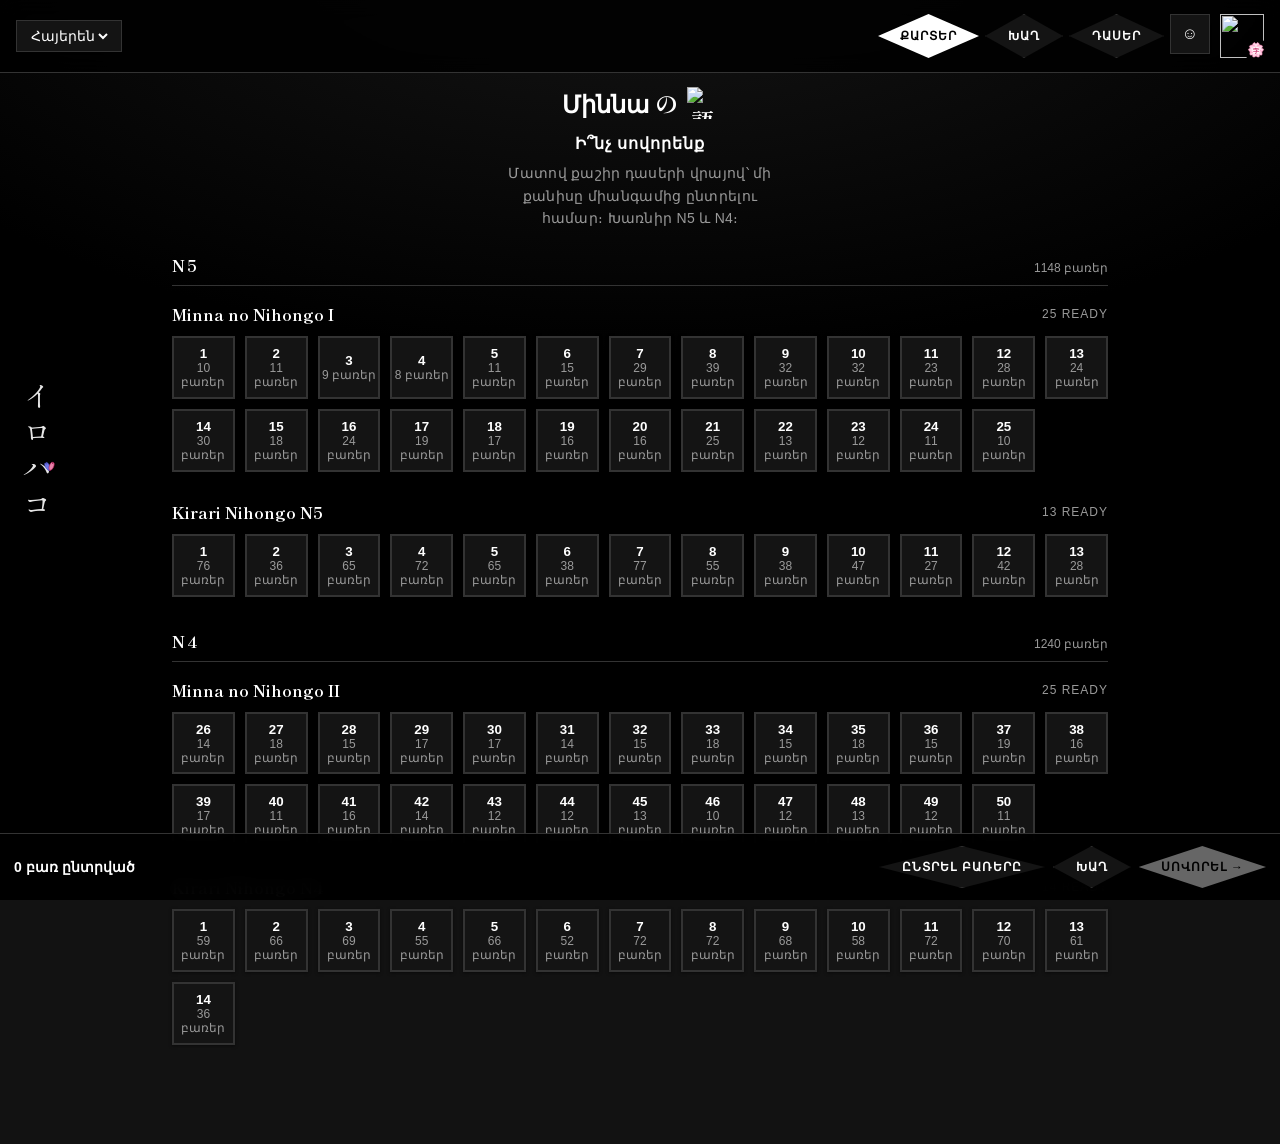
==== index.html @ df0ae08a "Let people rename themselves from the vocabulary site too" ====
<!DOCTYPE html>
<html lang="hy">
<head>
  <meta charset="UTF-8" />
  <meta name="viewport" content="width=device-width, initial-scale=1.0, maximum-scale=1.0, user-scalable=no" />
  <title>Միննա の 語彙</title>
  <link rel="icon" type="image/svg+xml" href="favicon.svg" />
  <link rel="preconnect" href="https://fonts.googleapis.com" />
  <link rel="preconnect" href="https://fonts.gstatic.com" crossorigin />
  <!-- exactly two families at exactly two weights: Noto Sans JP for body text,
       Shippori Mincho for headings and Japanese. Nothing else is used. -->
  <link href="https://fonts.googleapis.com/css2?family=Noto+Sans+JP:wght@400;700&family=Shippori+Mincho:wght@400;700&display=swap" rel="stylesheet" />
  <link rel="stylesheet" href="css/styles.css?v=58" />
</head>
<body data-view="home">
  <!-- ===== Top bar ===== -->
  <header class="topbar">
    <div class="topbar__left">
      <label class="lang" >
        <select id="langSelect" aria-label="Translation language">
          <option value="en">English</option>
          <option value="ru">Русский</option>
          <option value="hy">Հայերեն</option>
        </select>
      </label>
    </div>

    <div class="topbar__right">
      <button class="pill" id="navFlashcards"><span data-i18n="flashcards">Քարտեր</span></button>
      <button class="pill pill--ghost" id="navQuiz"><span data-i18n="quiz_btn">Խաղ</span></button>
      <button class="pill pill--ghost" id="navLessons"><span data-i18n="lessons">Դասեր</span></button>

      <!-- same account as the kanji site; shows your picture once signed in -->
      <button class="acc-tab" id="accTab" aria-label="Account" title="Account">☺</button>

      <!-- Two sister sites, two flowers. The one you are on sits big in front;
           the other tucks into its bottom-right corner. Tapping the small one
           swaps them, then hands over to that site. -->
      <div class="sites" id="siteSwitch">
        <button class="sites__here" id="brandBtn" title="Միննա の 語彙 — home" aria-label="Home">
          <img src="favicon.svg" alt="" class="sites__flower" />
        </button>
        <a class="sites__there" id="goKanji"
           href="https://msahakyan524.github.io/minnanokanji/"
           title="Միննա の 漢字" aria-label="Go to Միննա の 漢字">
          <img src="kanji-flower.svg" alt="" class="sites__flower" />
        </a>
      </div>

    </div>
  </header>

  <main class="main">

    <!-- ===== HOME: pick many lessons (drag to select) ===== -->
    <section class="view view--home" data-screen="home">
      <div class="hero">
        <!-- Site name, mirroring the kanji sister's "Միննա の 漢字": the word
             mark, then the flower that carries the 語彙 itself. -->
        <p class="hero__brand"><span>Միննա の</span><img src="favicon.svg" alt="語彙" /></p>
        <h1 class="hero__title" data-i18n="home_title">Ի՞նչ սովորենք</h1>
        <p class="hero__sub" data-i18n="home_sub">Մատով քաշիր դասերի վրայով՝ մի քանիսը միանգամից ընտրելու համար։ Խառնիր N5 և N4։</p>
      </div>
      <div id="booksWrap" class="books"></div>
    </section>

    <!-- ===== SPECIFY WORDS ===== -->
    <section class="view view--specify" data-screen="specify">
      <div class="subhead">
        <button class="back" data-goto="home">←</button>
        <h2 data-i18n="specify_title">Ընտրիր բառերը</h2>
      </div>
      <div class="specify-tools">
        <input id="wordSearch" class="search" type="search" data-i18n-ph="search" placeholder="Որոնել…" />
        <button class="mini" id="selectAllWords" data-i18n="select_all">Ընտրել բոլորը</button>
        <button class="mini" id="clearWords" data-i18n="clear">Մաքրել</button>
      </div>
      <div id="specifyList" class="specify-list"></div>
    </section>

    <!-- ===== LESSONS: pick a single lesson ===== -->
    <section class="view view--lessons" data-screen="lessons">
      <div class="subhead">
        <button class="back" data-goto="home">←</button>
        <h2 data-i18n="lessons_title">Մեկ դաս</h2>
      </div>
      <div id="singleBooks" class="books books--single"></div>
      <div id="lessonPreview" class="lesson-preview" hidden></div>
    </section>

    <!-- ===== QUIZ: same words, played instead of flipped ===== -->
    <section class="view view--quiz" data-screen="quiz">
      <div class="subhead">
        <button class="back" data-goto="home">←</button>
        <div class="deck-meta">
          <span id="quizTitle" data-i18n="quiz_title">Խաղ</span>
          <span id="quizProgress" class="deck-progress">0 / 0</span>
        </div>
      </div>

      <div id="quizPlay">
        <div class="quiz-card">
          <div id="quizWord" class="quiz-word"></div>
          <p id="quizAsk" class="quiz-ask" data-i18n="quiz_ask">Ո՞րն է իմաստը</p>
        </div>
        <div id="quizOptions" class="quiz-options"></div>
        <!-- look back at the words already answered, then forward again -->
        <div class="card-controls quiz-nav">
          <button class="round" id="quizPrev" aria-label="Previous question">‹</button>
          <button class="round" id="quizNext" aria-label="Next question">›</button>
        </div>
      </div>

      <div class="deck-done" id="quizDone" hidden>
        <div id="quizGraphic" class="done-graphic"></div>
        <div class="deck-done__btns">
          <button class="btn btn--primary" id="quizAgainBtn" hidden></button>
          <button class="btn btn--ghost" id="quizRestartBtn"></button>
        </div>
      </div>
    </section>

    <!-- ===== FLASHCARDS ===== -->
    <section class="view view--cards" data-screen="cards">
      <div class="subhead">
        <button class="back" data-goto="home">←</button>
        <div class="deck-meta">
          <span id="deckTitle">Deck</span>
          <span id="deckProgress" class="deck-progress">0 / 0</span>
        </div>
        <button class="mini" id="shuffleBtn"><span data-i18n="shuffle">Խառնել</span></button>
      </div>

      <div class="card-zone">
        <div id="cardZoneStudy">
          <div class="card-stage" id="cardStage">
            <button class="icon-btn sound-btn" id="soundBtn" aria-label="Play pronunciation" title="Play pronunciation" hidden>
              <svg viewBox="0 0 24 24" width="18" height="18" fill="none" stroke="currentColor" stroke-width="2" stroke-linejoin="round" stroke-linecap="round">
                <path d="M4 9v6h4l5 5V4L8 9H4z"/>
                <path d="M16.5 8.5a5 5 0 0 1 0 7"/>
                <path d="M19 6a9 9 0 0 1 0 12"/>
              </svg>
            </button>
            <div class="flashcard" id="flashcard">
              <button class="icon-btn fav-btn" id="favBtn" aria-label="Add to favorites" title="Add to favorites">
                <svg viewBox="0 0 24 24" width="16" height="16" fill="none" stroke="currentColor" stroke-width="2" stroke-linejoin="round" stroke-linecap="round">
                  <polygon points="12 2 15 9 22 9.5 16.5 14 18 21 12 17.5 6 21 7.5 14 2 9.5 9 9"/>
                </svg>
              </button>
              <div class="swipe-badge swipe-badge--known" id="badgeKnown"><span data-i18n="known">Գիտեմ</span></div>
              <div class="swipe-badge swipe-badge--again" id="badgeAgain"><span data-i18n="review">Կրկնել</span></div>
              <div class="flashcard__inner">
                <div class="flashcard__face flashcard__front" id="cardFront"></div>
                <div class="flashcard__face flashcard__back" id="cardBack"></div>
              </div>
            </div>
            <p class="tap-hint" data-i18n="tap_hint">Սեղմիր՝ շրջելու համար · վերև՝ գիտեմ, ներքև՝ չգիտեմ</p>
          </div>

          <div class="card-controls" id="cardControls">
            <button class="round" id="prevBtn" aria-label="Previous">‹</button>
            <button class="flip" id="flipBtn" data-i18n="flip">Շրջել</button>
            <button class="round" id="nextBtn" aria-label="Next">›</button>
          </div>
        </div>

        <div class="deck-done" id="deckDone" hidden>
          <h3 id="doneTitle">Session done</h3>
          <div id="doneGraphic" class="done-graphic"></div>
          <p id="doneSub" class="deck-done__sub"></p>
          <div class="deck-done__btns">
            <button class="btn btn--primary" id="reviewAgainBtn" hidden></button>
            <button class="btn btn--ghost" id="restartBtn"></button>
          </div>
        </div>
      </div>
    </section>

  </main>

  <!-- ===== Sticky action bar (home / specify) ===== -->
  <div class="actionbar" id="actionbar">
    <div class="actionbar__count">
      <span id="selCount">0</span> <span data-i18n="words_selected">բառ ընտրված</span>
      <button class="linkbtn" id="deselectAllBtn" data-i18n="deselect_all" hidden>Ապընտրել բոլորը</button>
    </div>
    <div class="actionbar__btns">
      <button class="btn btn--ghost" id="specifyBtn" data-i18n="specify_btn">Ընտրել բառերը</button>
      <button class="btn btn--ghost" id="quizBtn" data-i18n="quiz_btn">Խաղ</button>
      <button class="btn btn--primary" id="studyBtn" data-i18n="study_btn">Սովորել →</button>
    </div>
  </div>

  <!-- ===== Account panel ===== -->
  <div class="acc-modal" id="acc-modal" hidden>
    <div class="acc-sheet" role="dialog" aria-modal="true" aria-labelledby="acc-title">
      <div class="acc-bar">
        <h2 id="acc-title">Account</h2>
        <button class="acc-x" id="acc-close" aria-label="Close">✕</button>
      </div>
      <p class="acc-msg" id="acc-msg"></p>
      <div id="acc-body"></div>
    </div>
  </div>

  <!-- ===== イロバコ, set vertically down the right edge =====
       The two sister sites share one name. It sits in the empty gutter beside
       the 960px content column, the way a shop sign hangs beside a doorway, and
       hides once the window is too narrow for that gutter to exist. -->
  <div class="edgemark" aria-hidden="true">
    <svg viewBox="0 0 84 292" role="img">
      <g font-family="'Shippori Mincho','Noto Serif JP',serif" font-size="56"
         text-anchor="middle" fill="currentColor">
        <text x="34" y="62">イ</text>
        <text x="34" y="132">ロ</text>
        <text x="34" y="202">ハ</text>
        <text x="34" y="272">コ</text>
      </g>
      <!-- the dakuten on the ハ, as two sakura petals -->
      <g transform="translate(58,186) rotate(-28) scale(.48) translate(-10,-40)">
        <path d="M10 40 C0 34 -0.5 17 3.5 8.5 C5.5 3.5 9 2.5 9.3 8 L10 11.5 L10.7 8
                 C11 2.5 14.5 3.5 16.5 8.5 C20.5 17 20 34 10 40 Z"
              fill="#7c83ff" stroke="#5a61e6" stroke-width="2.3" stroke-linejoin="round"/></g>
      <g transform="translate(58,186) rotate(22) scale(.48) translate(-10,-40)">
        <path d="M10 40 C0 34 -0.5 17 3.5 8.5 C5.5 3.5 9 2.5 9.3 8 L10 11.5 L10.7 8
                 C11 2.5 14.5 3.5 16.5 8.5 C20.5 17 20 34 10 40 Z"
              fill="#ff8fbb" stroke="#c2185b" stroke-width="2.3" stroke-linejoin="round"/></g>
    </svg>
  </div>

  <script src="https://cdn.jsdelivr.net/npm/@supabase/supabase-js@2/dist/umd/supabase.min.js"></script>
  <script src="js/avatars.js?v=48"></script>
  <script src="js/data.js?v=50"></script>
  <script src="js/words2.js?v=48"></script>
  <script src="js/images.js?v=48"></script>
  <script src="js/app.js?v=57"></script>
  <script src="js/cloud.js?v=55"></script>
</body>
</html>
---- css/styles.css ----
/* ===== Design tokens (dark, minimal, sharp) ===== */
:root{
  --bg:#000000;
  --surface:#141414;
  --surface-2:#1e1e1e;
  --ink:#ffffff;
  --ink-soft:#9a9a9a;
  --line:#333333;
  --primary:#ffffff;      /* white = the one accent */
  --primary-dark:#e2e2e2;
  --accent:#ffffff;
  --accent-soft:#1e1e1e;
  --on-primary:#000000;   /* text on white buttons */
  --good:#eaeaea;         /* light grey, swipe only */
  --bad:#555555;          /* dark grey, swipe only */
  --shadow:0 8px 24px rgba(0,0,0,.6);
  --shadow-sm:0 1px 3px rgba(0,0,0,.5);
  --bg-grad:radial-gradient(130% 90% at 50% -10%, #171717 0%, #000 55%) no-repeat fixed;
  --chrome:rgba(0,0,0,.85);      /* top bar / action bar tint */
  --chrome-2:rgba(0,0,0,.95);
  color-scheme:dark;
  --r-sm:0px; --r-md:0px; --r-lg:0px;
  --font:"Helvetica Neue",Helvetica,Arial,"Noto Sans JP",sans-serif;
  --display:"Shippori Mincho","Noto Serif JP",Georgia,serif;   /* brush-ink headings */
}

*{box-sizing:border-box;margin:0;padding:0}
/* body must be min-height, not height. With box-sizing:border-box a fixed
   height:100% pins the body to the window and swallows padding-bottom inside
   it, so on a page taller than the window nothing reserves space after the
   content and the fixed action bar covers the last row of tiles. */
html{height:100%}
body{min-height:100%}
body{
  font-family:var(--font);
  background:var(--bg-grad);
  color:var(--ink);
  font-size:16px;
  line-height:1.5;
  -webkit-font-smoothing:antialiased;
  padding-bottom:96px; /* room for action bar */
}
button{font-family:inherit;cursor:pointer;border:none;background:none;color:inherit}
h1,h2,h3{font-family:var(--display);font-weight:700;line-height:1.2}

/* ===== Top bar ===== */
.topbar{
  position:sticky;top:0;z-index:30;
  display:flex;align-items:center;justify-content:space-between;gap:8px;
  padding:10px 12px;
  background:var(--chrome);
  backdrop-filter:blur(10px);
  border-bottom:1px solid var(--line);
}
.lang{display:inline-flex;align-items:center;gap:6px;
  background:var(--surface);border:1px solid var(--line);border-radius:var(--r-sm);
  padding:6px 10px;box-shadow:var(--shadow-sm)}
.lang select{border:none;background-color:var(--surface);color:var(--ink);font-size:14px;font-family:inherit;outline:none}
.lang select option{background-color:var(--surface);color:var(--ink)}
.topbar__left{display:flex;align-items:center;gap:8px}
.icon-btn{width:40px;height:40px;display:inline-flex;align-items:center;justify-content:center;
  background:var(--surface);border:1px solid var(--line);color:var(--ink);font-size:16px}
.topbar__right{display:flex;gap:6px}
.pill{
  display:inline-flex;align-items:center;gap:6px;
  background:var(--primary);color:var(--on-primary);font-weight:700;font-size:12px;
  padding:9px 12px;border-radius:var(--r-sm);box-shadow:var(--shadow-sm);
  min-height:40px;
}
.pill--ghost{background:var(--surface);color:var(--primary);border:1px solid var(--line)}
.pill:active{transform:scale(.96)}

/* ===== Sister-site switch: two flowers, one behind the other ===== */
/* The flower for the site you are on is full size. The other site's flower
   is small and tucked into its bottom-right. Tap it and the two trade places
   before the browser leaves, so the swap reads as one continuous motion that
   finishes on the other site. */
.sites{position:relative;width:44px;height:44px;flex:none;margin-left:4px}
.sites__flower{display:block;width:100%;height:100%}
.sites__here{
  position:absolute;inset:0;padding:0;background:none;border:none;cursor:pointer;
  transition:transform .34s cubic-bezier(.4,.1,.15,1), opacity .34s ease;
}
.sites__there{
  position:absolute;right:-2px;bottom:-2px;width:20px;height:20px;
  border-radius:50%;background:var(--bg);box-shadow:0 0 0 2px var(--bg);
  transition:transform .34s cubic-bezier(.4,.1,.15,1), opacity .34s ease;
  cursor:pointer;
}
/* a finger-sized hit area without making the flower itself big */
.sites__there::after{content:"";position:absolute;left:50%;top:50%;
  width:44px;height:44px;transform:translate(-50%,-50%)}
@media(hover:hover){
  .sites__there:hover{transform:scale(1.18)}
}
.sites__there:active{transform:scale(.92)}
/* the swap: the small one blooms up to full size, the big one shrinks away */
.sites.is-swapping .sites__there{transform:scale(2.2) translate(-7px,-7px)}
.sites.is-swapping .sites__here{transform:scale(.45) translate(9px,9px);opacity:.35}
/* arriving from the other site: the flower settles in rather than snapping */
@keyframes site-settle{from{transform:scale(1.5);opacity:0}to{transform:scale(1);opacity:1}}
.sites.is-arriving .sites__here{animation:site-settle .42s cubic-bezier(.4,.1,.15,1)}
@media(prefers-reduced-motion:reduce){
  .sites__here,.sites__there{transition:none}
  .sites.is-arriving .sites__here{animation:none}
}

/* ===== Views ===== */
.main{max-width:960px;margin:0 auto;padding:8px 12px 8px}
.view{display:none;animation:fade .25s ease}
body[data-view="home"]    .view--home,
body[data-view="specify"] .view--specify,
body[data-view="lessons"] .view--lessons,
body[data-view="cards"]   .view--cards,
body[data-view="quiz"]    .view--quiz{display:block}
@keyframes fade{from{opacity:0;transform:translateY(6px)}to{opacity:1;transform:none}}

.hero{text-align:center;margin:4px 0 24px}
/* the site's own name, sat above the screen heading */
.hero__brand{display:flex;align-items:center;justify-content:center;gap:8px;
  font-family:var(--display);font-weight:700;font-size:24px;margin:0 0 12px}
.hero__brand img{width:32px;height:32px;display:block}
.hero__title{font-size:16px}
.hero__sub{color:var(--ink-soft);max-width:34ch;margin:6px auto 0;font-size:14px}

/* ===== Quiz: the word, then the meanings to choose from ===== */
.quiz-card{background:var(--surface);border:1px solid var(--line);border-radius:var(--r-md);
  padding:32px 16px;text-align:center;margin-bottom:16px}
.quiz-word{font-family:var(--display);font-size:32px;line-height:1.2;color:var(--ink)}
.quiz-ask{margin:8px 0 0;color:var(--ink-soft);font-size:14px}
.quiz-options{display:grid;gap:8px}
/* the back/forward arrows under the options */
.quiz-nav{margin-top:16px}
.quiz-opt{width:100%;min-height:48px;padding:12px 16px;text-align:left;
  font-family:inherit;font-size:16px;line-height:1.5;color:var(--ink);
  background:var(--surface);border:1px solid var(--line);border-radius:var(--r-sm);
  cursor:pointer;transition:transform .16s ease,background-color .2s ease,border-color .2s ease}
.quiz-opt:hover:enabled{border-color:var(--primary);transform:translateY(-1px)}
.quiz-opt:disabled{cursor:default;opacity:.55}
/* white = right, deep grey = wrong. This site keeps white as its only accent,
   so the answer shows through fill and weight rather than through colour. */
.quiz-opt.is-right,.quiz-opt.is-wrong{opacity:1;font-weight:700}
.quiz-opt.is-right{background:var(--primary);color:var(--on-primary);border-color:var(--primary)}
.quiz-opt.is-wrong{background:var(--bad);color:var(--ink);border-color:var(--bad)}
@media(prefers-reduced-motion:reduce){
  .quiz-opt{transition:none}
  .quiz-opt:hover:enabled{transform:none}
}

/* a short message that slides up, then leaves */
.toast{position:fixed;left:50%;bottom:104px;transform:translate(-50%,8px);z-index:40;
  max-width:calc(100% - 32px);padding:12px 16px;font-size:14px;
  background:var(--surface);color:var(--ink);border:1px solid var(--line);
  box-shadow:var(--shadow);opacity:0;pointer-events:none;
  transition:opacity .2s ease,transform .2s ease}
.toast.is-on{opacity:1;transform:translate(-50%,0)}
@media(prefers-reduced-motion:reduce){ .toast{transition:none} }

.subhead{display:flex;align-items:center;gap:10px;margin:4px 0 16px}
.subhead h2{font-size:16px}
.back{width:40px;height:40px;border-radius:var(--r-sm);background:var(--surface);
  border:1px solid var(--line);font-size:16px;box-shadow:var(--shadow-sm)}
.back:active{transform:scale(.94)}
.deck-meta{display:flex;flex-direction:column;flex:1}
#deckTitle{font-weight:700;font-family:var(--display)}
.deck-progress{font-size:12px;color:var(--ink-soft)}

/* ===== Level groups ===== */
/* Books sit under their JLPT level: N5 first, then N4. The level used to be
   a badge on every book, which repeated it four times; as a heading it is
   said once per group. */
.level{margin-bottom:32px}
.level:last-child{margin-bottom:0}
.level-head{display:flex;align-items:baseline;gap:8px;
  margin-bottom:16px;padding-bottom:8px;border-bottom:1px solid var(--line)}
.level-head__n{font-family:var(--display);font-weight:700;font-size:16px;letter-spacing:2px}
.level-head__c{margin-left:auto;font-size:12px;color:var(--ink-soft)}

/* ===== Book + lesson grid ===== */
.book{margin-bottom:22px}
.level .book:last-child{margin-bottom:0}
.book__head{display:flex;align-items:center;gap:8px;margin-bottom:10px}
.book__name{font-family:var(--display);font-weight:700;font-size:16px}
.book__hint{margin-left:auto;font-size:12px;color:var(--ink-soft)}

.lessons-grid{
  display:grid;grid-template-columns:repeat(auto-fill,minmax(58px,1fr));
  gap:8px;touch-action:none; /* let us handle drag-select */
}
.tile{
  aspect-ratio:1/1;border-radius:var(--r-sm);
  background:var(--surface);border:2px solid var(--line);
  display:flex;flex-direction:column;align-items:center;justify-content:center;
  font-weight:700;color:var(--ink);box-shadow:var(--shadow-sm);
  user-select:none;-webkit-user-select:none;position:relative;
  transition:transform .08s ease,border-color .12s ease,background .12s ease;
  min-height:44px;
}
.tile small{font-size:12px;color:var(--ink-soft);font-weight:400}
.tile.is-selected{background:var(--primary);border-color:var(--primary);color:var(--on-primary);transform:scale(1.03)}
.tile.is-selected small{color:var(--on-primary);opacity:1;font-weight:700}
.tile.is-empty{opacity:.4;background:var(--surface-2);box-shadow:none;cursor:not-allowed}
.tile.is-empty::after{content:"soon";position:absolute;bottom:3px;font-size:12px;color:var(--ink-soft)}

.books--single .lessons-grid{touch-action:auto}

/* ===== Single-lesson preview ===== */
.lesson-preview{background:var(--surface);border:1px solid var(--line);border-radius:var(--r-md);
  padding:16px;margin-top:16px;box-shadow:var(--shadow-sm)}
.lesson-preview h3{font-size:16px;margin-bottom:10px}
.word-row{display:flex;align-items:center;gap:12px;padding:8px 0;border-bottom:1px solid var(--line)}
.word-row:last-child{border-bottom:none}
.word-row .jp{font-weight:700;font-size:16px;min-width:90px}
.word-row .rd{color:var(--ink-soft);font-size:12px}
.word-row .tr{margin-left:auto;text-align:right}

/* ===== Specify words ===== */
.specify-tools{display:flex;gap:8px;margin-bottom:14px;flex-wrap:wrap}
.search{flex:1;min-width:140px;padding:11px 14px;border-radius:var(--r-sm);border:1px solid var(--line);
  background:var(--surface);font-size:16px;font-family:inherit;outline:none;box-shadow:var(--shadow-sm)}
.mini{background:var(--surface);border:1px solid var(--line);border-radius:var(--r-sm);
  padding:9px 14px;font-size:12px;font-weight:700;color:var(--primary);box-shadow:var(--shadow-sm);min-height:40px}
.mini:active{transform:scale(.95)}
.specify-list{display:flex;flex-direction:column;gap:18px}
.specify-group h3{font-size:12px;color:var(--ink-soft);margin-bottom:8px}
.check-word{display:flex;align-items:center;gap:12px;background:var(--surface);
  border:1px solid var(--line);border-radius:var(--r-sm);padding:10px 12px;box-shadow:var(--shadow-sm);
  cursor:pointer;user-select:none}
.check-word.is-on{border-color:var(--primary);background:var(--accent-soft)}
.check-word input{width:20px;height:20px;accent-color:var(--primary)}
.check-word .jp{font-weight:700;font-size:16px}
.check-word .rd{color:var(--ink-soft);font-size:12px}
.check-word .tr{margin-left:auto;color:var(--ink-soft);font-size:14px;text-align:right}

/* ===== Flashcards ===== */
/* the "studying" state and the results screen share this exact box, so
   swapping between them never leaves a gap or shifts things down */
.card-zone{display:grid}
#cardZoneStudy,.deck-done{grid-row:1;grid-column:1}

.card-stage{display:flex;flex-direction:column;align-items:center;margin-top:8px}
.sound-btn{margin-bottom:12px}
.flashcard{position:relative;width:min(100%,420px);aspect-ratio:3/4;max-height:60vh;perspective:1200px;cursor:pointer;
  touch-action:pan-y;will-change:transform}

/* swipe badges (shown while dragging) */
.swipe-badge{position:absolute;top:16px;z-index:5;font-family:var(--display);font-weight:700;font-size:16px;
  padding:8px 14px;border-radius:var(--r-sm);color:var(--ink);opacity:0;pointer-events:none;transition:opacity .1s ease}
.swipe-badge--known{right:16px;background:var(--good);color:var(--bg);transform:rotate(8deg)}
.swipe-badge--again{left:16px;background:var(--bad);transform:rotate(-8deg)}
.fav-btn{position:absolute;top:16px;left:50%;transform:translateX(-50%);z-index:6;width:34px;height:34px}
.fav-btn.is-fav{background:var(--primary);color:var(--on-primary)}
.flashcard__inner{position:relative;width:100%;height:100%;transition:transform .5s cubic-bezier(.4,.15,.2,1);
  transform-style:preserve-3d}
.flashcard.is-flipped .flashcard__inner{transform:rotateY(180deg)}
.flashcard__face{position:absolute;inset:0;backface-visibility:hidden;
  border-radius:var(--r-lg);background:var(--surface);box-shadow:var(--shadow);
  display:flex;flex-direction:column;align-items:center;justify-content:center;
  padding:20px;text-align:center;border:1px solid var(--line)}
.flashcard__front{background:var(--surface)}
.flashcard__back{transform:rotateY(180deg);background:var(--surface-2)}
.fc-jp-line{font-family:var(--display);font-weight:700;font-size:clamp(40px,12vw,64px);line-height:1.1;ruby-position:over;white-space:nowrap;display:inline-block;max-width:100%}
.fc-reading{font-size:12px;font-weight:400;color:var(--ink-soft)}
.fc-pic{width:120px;height:120px;margin-bottom:8px}
.fc-pic svg{width:100%;height:100%;filter:grayscale(1) contrast(1.05)}
.fc-mean{font-family:var(--display);font-weight:700;font-size:16px;margin-top:4px}
.fc-mean-sub{font-size:14px;color:var(--ink-soft);margin-top:6px}
.tap-hint{color:var(--ink-soft);font-size:14px;margin-top:16px}

.card-controls{display:flex;align-items:center;justify-content:center;gap:16px;margin-top:20px}
.round{width:48px;height:48px;border-radius:var(--r-sm);background:var(--surface);border:1px solid var(--line);
  font-size:16px;color:var(--primary);box-shadow:var(--shadow-sm);display:flex;align-items:center;justify-content:center}
.round:active{transform:scale(.92)}
.flip{background:var(--primary);color:var(--on-primary);font-weight:700;font-size:14px;padding:14px 32px;border-radius:var(--r-sm);
  box-shadow:var(--shadow);min-height:52px}
.flip:active{transform:scale(.96)}

/* ===== Action bar ===== */
.actionbar{position:fixed;left:0;right:0;bottom:0;z-index:20;
  display:none;align-items:center;justify-content:space-between;gap:10px;
  padding:12px 14px calc(12px + env(safe-area-inset-bottom));
  background:var(--chrome-2);backdrop-filter:blur(10px);border-top:1px solid var(--line)}
body[data-view="home"] .actionbar,
body[data-view="specify"] .actionbar{display:flex}
.actionbar__count{font-size:14px;color:var(--ink-soft);font-weight:700}
.actionbar__count span{color:var(--primary);font-weight:700}
.actionbar__btns{display:flex;gap:8px}
/* "Deselect all" is a minor action, so it rides along with the count as a
   plain text link rather than a third full-size diamond button */
.linkbtn{font-family:inherit;font-size:14px;font-weight:700;color:var(--ink-soft);
  text-decoration:underline;text-underline-offset:3px;padding:10px 8px;margin-left:6px}
.linkbtn:hover{color:var(--ink)}
.btn{padding:12px 18px;border-radius:var(--r-sm);font-weight:700;font-size:14px;min-height:48px}
.btn--primary{background:var(--primary);color:var(--on-primary);box-shadow:var(--shadow)}
.btn--primary:disabled{opacity:.4;box-shadow:none}
.btn--ghost{background:var(--surface);color:var(--primary);border:1px solid var(--line)}
.btn:active{transform:scale(.96)}

.empty-note{text-align:center;color:var(--ink-soft);padding:40px 20px}

/* end-of-deck screen */
.deck-done{text-align:center;padding:32px 20px;max-width:420px;margin:0 auto}
.deck-done.is-entering{animation:done-in .45s cubic-bezier(.4,.1,.15,1)}
@keyframes done-in{from{opacity:0;transform:translateY(28px) scale(.96)}to{opacity:1;transform:translateY(0) scale(1)}}
.deck-done h3{font-size:16px;margin-top:8px}
.deck-done__sub{color:var(--ink-soft);margin-top:6px;font-size:16px}
.deck-done__btns{display:flex;flex-direction:column;gap:10px;margin-top:24px}

/* donut chart on the results screen */
.done-graphic{display:flex;flex-direction:column;align-items:center;margin-top:20px}
.donut-pct{font-family:var(--display);font-weight:700;font-size:16px;fill:var(--ink)}
.donut-pct-label{font-family:var(--font);font-weight:400;font-size:12px;fill:var(--ink-soft);text-transform:uppercase;letter-spacing:1px}

/* perfect-score reward */
.sugee{display:flex;flex-direction:column;align-items:center;gap:8px}
.sugee-text{font-family:var(--display);font-weight:700;font-size:16px;letter-spacing:2px;color:var(--ink)}

/* correct/wrong % badges, deliberately inverted vs. the page's own colors */
.done-stats{display:flex;gap:10px;justify-content:center;margin-top:18px}
.done-stat{background:var(--primary);color:var(--on-primary);padding:10px 18px;min-width:88px}
.done-stat__pct{font-family:var(--display);font-weight:700;font-size:16px}
.done-stat__label{font-size:12px;text-transform:uppercase;letter-spacing:1px;margin-top:2px}

/* which lessons the wrong answers came from, worst first */
.done-breakdown{margin-top:20px;text-align:left;width:100%;max-width:280px}
.done-breakdown__group{border-bottom:1px solid var(--line);padding-bottom:8px;margin-bottom:8px}
.done-breakdown__group:last-child{border-bottom:none;margin-bottom:0}
.done-breakdown__row{display:flex;justify-content:space-between;padding:8px 0 4px;font-size:14px}
.done-breakdown__count{font-weight:700}
.done-breakdown__lesson,.done-breakdown__count{cursor:pointer;text-decoration:underline;text-underline-offset:3px;text-decoration-color:var(--line)}
.done-breakdown__lesson:hover,.done-breakdown__count:hover{text-decoration-color:currentColor}
.done-breakdown__words{display:flex;flex-wrap:wrap;gap:6px}
.done-breakdown__word{font-family:var(--display);font-size:14px;padding:4px 9px;border:1px solid var(--line);cursor:pointer}
.done-breakdown__word:hover{border-color:var(--ink)}

/* wrong/right marking when a lesson is opened from the results screen */
.word-row.is-wrong{border-left:3px solid var(--ink);padding-left:9px;font-weight:700}
.word-row.is-dim{opacity:.4}
.word-row.is-target{background:var(--surface-2);animation:target-pulse 1.2s ease 2}
@keyframes target-pulse{0%,100%{outline:2px solid transparent}50%{outline:2px solid var(--ink)}}

/* ===== Sharp diamond buttons with resting shadow ===== */
/* clip-path hides box-shadow, so the shadow is drawn with a filter instead */
.pill,.btn,.mini,.flip,.round,.back,.icon-btn{
  clip-path:polygon(50% 0, 100% 50%, 50% 100%, 0 50%);   /* full diamond */
  box-shadow:none;
  filter:drop-shadow(0 5px 7px rgba(0,0,0,.5));
  transition:filter .14s ease, transform .1s ease;
}
/* text buttons need extra room so the single line fits the diamond's middle */
.pill,.btn,.mini,.flip{padding:20px 34px;min-height:0}
/* when clicked/held: shadow drops away and the button sinks in */
.pill:active,.btn:active,.mini:active,.flip:active,.round:active,.back:active,.icon-btn:active{
  filter:none;
  transform:translateY(2px) scale(.985);
}
.btn--primary:disabled{filter:none}

/* ===== Dojo atmosphere ===== */
.view{animation:fade .55s ease}                 /* calmer entrance */
.topbar{padding:14px 16px}
.hero__title{font-weight:700;letter-spacing:1px}
.hero__sub{letter-spacing:.3px}
/* button text like carved signage */
.pill,.btn,.mini{text-transform:uppercase;letter-spacing:1.6px;font-size:12px}
.btn{font-size:14px}
.flip{text-transform:uppercase;letter-spacing:2.5px}
/* Japanese set in a calligraphic serif */
.fc-jp-line{letter-spacing:2px}
.fc-reading{font-family:var(--display);letter-spacing:.5px}
.fc-mean{letter-spacing:.5px}
.word-row .jp,.check-word .jp{font-family:var(--display)}
#deckTitle,.subhead h2{letter-spacing:.5px}
.flashcard__inner{transition:transform .6s cubic-bezier(.4,.1,.15,1)}  /* unhurried flip */
.lessons-grid{gap:10px}

/* ===== Classy refinements ===== */
.book__hint{text-transform:uppercase;letter-spacing:1px;font-size:12px}
.badge{letter-spacing:1px}
.specify-group h3{text-transform:uppercase;letter-spacing:1.5px;font-size:12px}
.hero__sub{line-height:1.6;margin-top:10px}
.book{margin-bottom:28px}
.flashcard__face{box-shadow:0 12px 30px rgba(0,0,0,.5)}
/* gentle lift on hover for pointer devices */
@media(hover:hover){
  .tile:not(.is-empty):hover{border-color:var(--primary)}
  .pill:hover,.btn:hover,.mini:hover,.round:hover,.back:hover,.icon-btn:hover{filter:drop-shadow(0 7px 10px rgba(0,0,0,.6))}
}

/* ===== Keep the wide diamonds from causing sideways scroll ===== */
.topbar{flex-wrap:wrap;row-gap:8px}
/* the action-bar buttons use the same slim diamond as the nav pills, so the
   top and bottom of the page match and the bar stays short */
.pill,.btn{padding:13px 22px;font-size:12px;letter-spacing:1px}   /* slimmer diamonds */
.actionbar__btns{flex-wrap:wrap}
@media(max-width:560px){
  /* Language + two nav pills + account + the flower pair are more than a
     390px bar can hold on one line, so it wraps. Centre both groups and it
     reads as two deliberate rows rather than a spill. Nothing in the bar is
     absolutely positioned any more, so a second row has nothing to collide
     with. */
  .topbar{justify-content:center}
  .topbar__right{flex-wrap:wrap;justify-content:center}

  /* At 390px the bar is only just wide enough. A 44px flower stack tips it
     over and the row wraps under the centred logo, so trim the visible
     flower — the invisible 44px hit area on .sites__there keeps it tappable. */
  .sites{width:36px;height:36px;margin-left:2px}
  .sites__there{width:17px;height:17px}

  /* keep the bar short: count on one line, the two buttons side by side
     underneath. Stacking them made the bar tall enough to hide the last
     lesson tile behind it. */
  .actionbar{flex-direction:column;align-items:center;gap:4px;padding:6px 10px calc(6px + env(safe-area-inset-bottom))}
  .actionbar__count{text-align:center}
  /* content-sized and centred: stretching them full width turned the diamond
     into a long flat lozenge instead of the neat shape the nav pills have */
  .actionbar__btns{flex-direction:row;justify-content:center;gap:6px}
}

/* ===== Account: same login as the kanji site ===== */
/* The avatars are line drawings in currentColor (js/avatars.js), so they take
   this site's white ink without needing a second set drawn for the dark
   theme. An uploaded photo is shown as an <img> instead. */
.ava{display:inline-flex;align-items:center;justify-content:center;
  width:100%;height:100%;color:var(--ink);font-size:16px;overflow:hidden}
.ava svg{width:100%;height:100%;display:block}
.ava img{width:100%;height:100%;object-fit:cover}
.ava--sm{width:24px;height:24px}
.ava--lg{width:56px;height:56px}

.acc-tab{width:40px;height:40px;flex:none;display:inline-flex;align-items:center;justify-content:center;
  background:var(--surface);border:1px solid var(--line);color:var(--ink);font-size:16px;
  border-radius:var(--r-sm);box-shadow:var(--shadow-sm)}
.acc-tab.is-in{padding:8px}
.acc-tab:active{transform:scale(.94)}

/* panel */
.acc-modal{position:fixed;inset:0;z-index:60;display:flex;align-items:center;justify-content:center;
  padding:16px;background:rgba(0,0,0,.72);backdrop-filter:blur(4px)}
.acc-modal[hidden]{display:none}
.acc-sheet{width:100%;max-width:360px;background:var(--surface);border:1px solid var(--line);
  padding:20px;box-shadow:var(--shadow);animation:fade .2s ease}
.acc-bar{display:flex;align-items:center;gap:12px;margin-bottom:12px}
.acc-bar h2{font-size:16px;flex:1}
.acc-x{width:44px;height:44px;background:none;border:none;color:var(--ink-soft);font-size:16px}
.acc-x:active{transform:scale(.9)}
.acc-msg{font-size:14px;color:var(--ink-soft);min-height:20px;margin-bottom:8px}
.acc-msg.is-bad{color:var(--ink)}

.acc-why{font-size:14px;color:var(--ink-soft);margin-bottom:16px}
.acc-field{display:block;margin-bottom:12px}
.acc-field__l{display:block;font-size:12px;color:var(--ink-soft);margin-bottom:4px}
.acc-input{width:100%;min-height:44px;padding:12px;font-size:16px;font-family:inherit;
  background:var(--bg);border:1px solid var(--line);color:var(--ink);outline:none}
.acc-input:focus{border-color:var(--primary)}
.acc-form .btn{width:100%;margin-top:4px}
.acc-form .linkbtn{display:block;width:100%;margin:12px 0 0;text-align:center}

.acc-head{display:flex;align-items:center;gap:16px;margin-bottom:20px}
.acc-pic{width:56px;height:56px;flex:none;background:var(--bg);border:1px solid var(--line);padding:8px}
.acc-name{font-family:var(--display);font-weight:700;font-size:16px}
/* the name, with a pencil beside it */
.acc-name-row{display:flex;align-items:center;gap:8px}
.acc-name-edit{width:32px;height:32px;flex:none;font-size:14px;color:var(--ink-soft);
  border:1px solid var(--line);background:var(--surface);cursor:pointer}
.acc-name-edit:hover{color:var(--ink);border-color:var(--primary)}
.acc-name-form{display:flex;gap:8px;align-items:center;flex-wrap:wrap}
.acc-input{min-height:44px;padding:8px 12px;font-family:inherit;font-size:16px;
  color:var(--ink);background:var(--surface);border:1px solid var(--line);min-width:0;flex:1}
.acc-pts{font-size:14px;color:var(--ink-soft)}

/* ===== Leaderboard: name, picture, points — no emails ever ===== */
.acc-board{margin:24px 0}
.acc-board__title{font-family:var(--display);font-size:16px;margin-bottom:12px}
.acc-board__note{font-size:14px;color:var(--ink-soft);margin-top:12px}
.rank-list{display:flex;flex-direction:column;gap:4px}
.rank-row{display:flex;align-items:center;gap:12px;min-height:44px;
  padding:8px 12px;background:var(--surface);border:1px solid var(--line)}
/* your own row is the one you look for, so it gets the white fill */
.rank-row.is-me{background:var(--primary);color:var(--on-primary);border-color:var(--primary)}
.rank-row.is-me .rank-no{color:var(--on-primary)}
.rank-no{font-size:14px;color:var(--ink-soft);min-width:32px}
.rank-name{flex:1;min-width:0;font-size:16px;overflow:hidden;
  text-overflow:ellipsis;white-space:nowrap}
.rank-pts{font-weight:700;font-size:16px}
/* ===== Admin panel: people and invite codes ===== */
.acc-admin{width:100%;margin-top:16px}
.acc-admin-box{margin-top:16px}
.admin-block{margin-bottom:24px}
.rank-row.is-spent{opacity:.5}
.invite-code{font-family:var(--font);font-weight:700;letter-spacing:1px;
  text-align:left;cursor:pointer}
.invite-code:hover{text-decoration:underline}

.acc-picker{display:grid;grid-template-columns:repeat(4,1fr);gap:8px;margin:16px 0 0}
.acc-choice{min-height:44px;aspect-ratio:1/1;padding:8px;background:var(--bg);
  border:1px solid var(--line);color:var(--ink)}
.acc-choice.is-on{border-color:var(--primary);background:var(--surface-2)}
.acc-choice:active{transform:scale(.94)}
/* "Upload a photo": a normal-looking button with the file input hidden inside,
   so the whole thing is one finger-sized tap target */
.acc-upload{display:flex;align-items:center;justify-content:center;
  width:100%;margin-top:8px;position:relative;overflow:hidden;cursor:pointer}
.acc-upload input[type="file"]{position:absolute;inset:0;opacity:0;cursor:pointer}

@media(max-width:560px){
  .acc-tab{width:36px;height:36px}
}

/* ===== イロバコ down the right edge ===== */
/* The name both sister sites share, set vertically the way a shop sign hangs
   beside a doorway. It lives in the empty gutter next to the 960px content
   column — so it is hidden below 1100px, where that gutter runs out and it
   would otherwise sit on top of the lesson tiles. */
.edgemark{position:fixed;left:20px;top:50%;transform:translateY(-50%);
  z-index:5;pointer-events:none;color:var(--ink);opacity:.9}
.edgemark svg{display:block;height:150px;width:auto}
@media(max-width:1100px){.edgemark{display:none}}
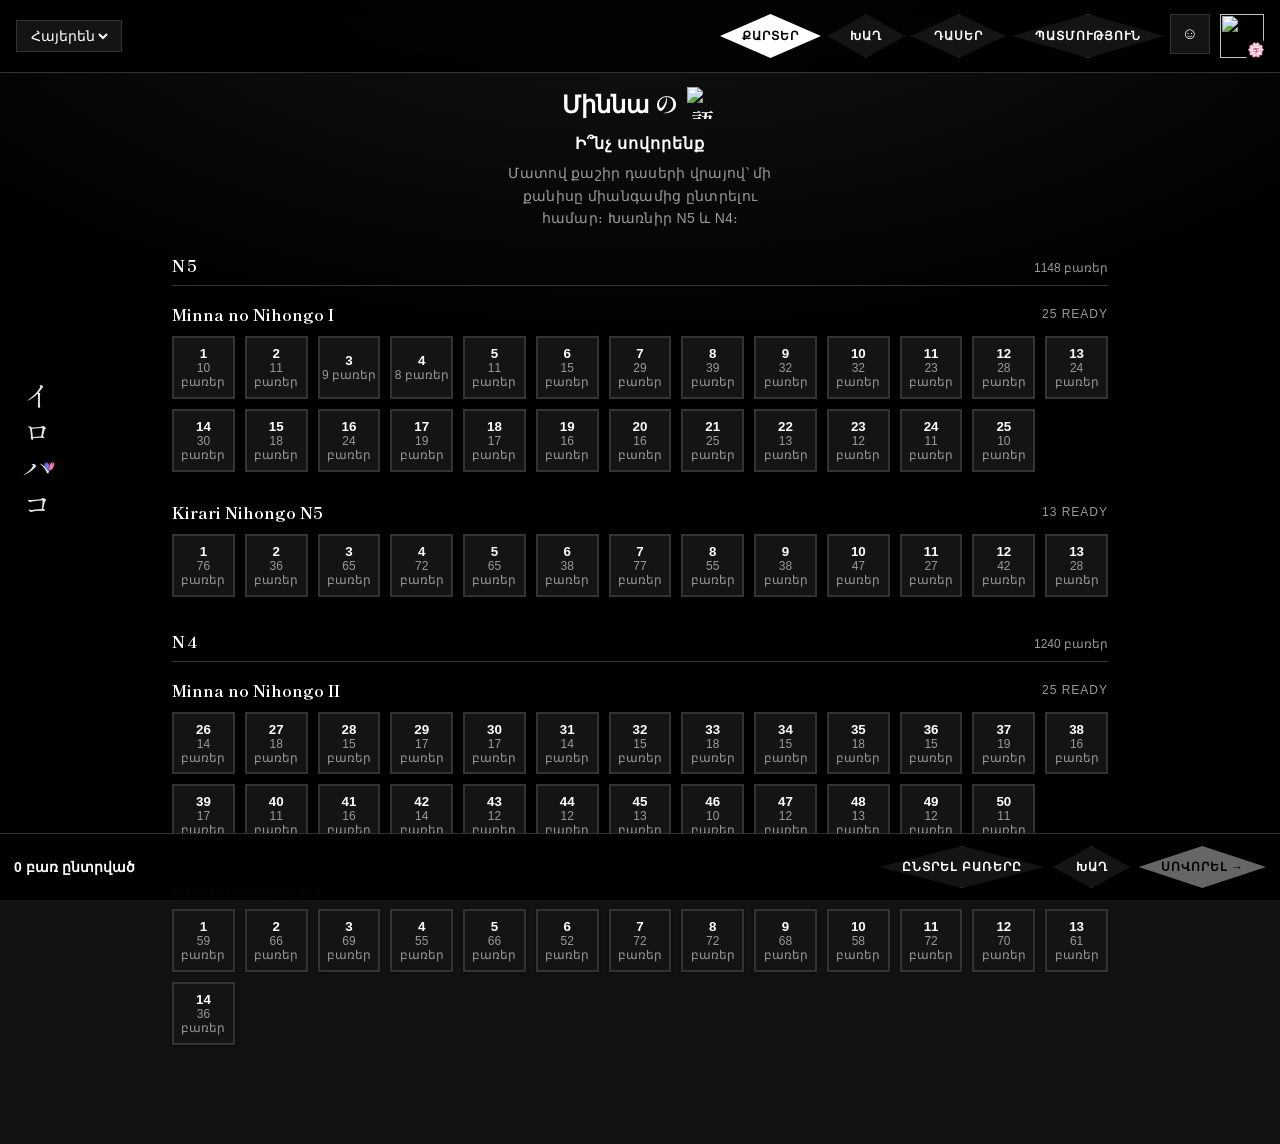
==== commit 1f8dcaa5: "Keep the game where you left it, and read every kanji A refresh in the middle of a game used to drop" ====
--- a/index.html
+++ b/index.html
@@ -10,7 +10,7 @@
   <!-- exactly two families at exactly two weights: Noto Sans JP for body text,
        Shippori Mincho for headings and Japanese. Nothing else is used. -->
   <link href="https://fonts.googleapis.com/css2?family=Noto+Sans+JP:wght@400;700&family=Shippori+Mincho:wght@400;700&display=swap" rel="stylesheet" />
-  <link rel="stylesheet" href="css/styles.css?v=58" />
+  <link rel="stylesheet" href="css/styles.css?v=63" />
 </head>
 <body data-view="home">
   <!-- ===== Top bar ===== -->
@@ -29,6 +29,7 @@
       <button class="pill" id="navFlashcards"><span data-i18n="flashcards">Քարտեր</span></button>
       <button class="pill pill--ghost" id="navQuiz"><span data-i18n="quiz_btn">Խաղ</span></button>
       <button class="pill pill--ghost" id="navLessons"><span data-i18n="lessons">Դասեր</span></button>
+      <button class="pill pill--ghost" id="navHistory"><span data-i18n="history">Պատմություն</span></button>
 
       <!-- same account as the kanji site; shows your picture once signed in -->
       <button class="acc-tab" id="accTab" aria-label="Account" title="Account">☺</button>
@@ -88,6 +89,16 @@
       <div id="lessonPreview" class="lesson-preview" hidden></div>
     </section>
 
+    <!-- ===== HISTORY: everything finished, on this site and the kanji one ===== -->
+    <section class="view view--history" data-screen="history">
+      <div class="subhead">
+        <button class="back" data-goto="home">←</button>
+        <h2 data-i18n="history_title">Պատմություն</h2>
+      </div>
+      <p class="hist-note" id="historyNote" hidden></p>
+      <div id="historyList" class="hist-wrap"></div>
+    </section>
+
     <!-- ===== QUIZ: same words, played instead of flipped ===== -->
     <section class="view view--quiz" data-screen="quiz">
       <div class="subhead">
@@ -96,6 +107,10 @@
           <span id="quizTitle" data-i18n="quiz_title">Խաղ</span>
           <span id="quizProgress" class="deck-progress">0 / 0</span>
         </div>
+        <button class="back fs-toggle" id="fsQuiz" aria-label="Full screen" title="Full screen">
+          <svg class="fs-in" viewBox="0 0 24 24" width="18" height="18" aria-hidden="true"><path fill="none" stroke="currentColor" stroke-width="2" stroke-linecap="round" stroke-linejoin="round" d="M4 9V4h5M20 9V4h-5M4 15v5h5M20 15v5h-5"/></svg>
+          <span class="fs-out" aria-hidden="true">✕</span>
+        </button>
       </div>
 
       <div id="quizPlay">
@@ -129,6 +144,10 @@
           <span id="deckProgress" class="deck-progress">0 / 0</span>
         </div>
         <button class="mini" id="shuffleBtn"><span data-i18n="shuffle">Խառնել</span></button>
+        <button class="back fs-toggle" id="fsCards" aria-label="Full screen" title="Full screen">
+          <svg class="fs-in" viewBox="0 0 24 24" width="18" height="18" aria-hidden="true"><path fill="none" stroke="currentColor" stroke-width="2" stroke-linecap="round" stroke-linejoin="round" d="M4 9V4h5M20 9V4h-5M4 15v5h5M20 15v5h-5"/></svg>
+          <span class="fs-out" aria-hidden="true">✕</span>
+        </button>
       </div>
 
       <div class="card-zone">
@@ -230,10 +249,10 @@
 
   <script src="https://cdn.jsdelivr.net/npm/@supabase/supabase-js@2/dist/umd/supabase.min.js"></script>
   <script src="js/avatars.js?v=48"></script>
-  <script src="js/data.js?v=50"></script>
+  <script src="js/data.js?v=52"></script>
   <script src="js/words2.js?v=48"></script>
   <script src="js/images.js?v=48"></script>
-  <script src="js/app.js?v=57"></script>
-  <script src="js/cloud.js?v=55"></script>
+  <script src="js/app.js?v=63"></script>
+  <script src="js/cloud.js?v=58"></script>
 </body>
 </html>
--- a/css/styles.css
+++ b/css/styles.css
@@ -112,6 +112,7 @@
 body[data-view="specify"] .view--specify,
 body[data-view="lessons"] .view--lessons,
 body[data-view="cards"]   .view--cards,
+body[data-view="history"] .view--history,
 body[data-view="quiz"]    .view--quiz{display:block}
 @keyframes fade{from{opacity:0;transform:translateY(6px)}to{opacity:1;transform:none}}
 
@@ -123,10 +124,36 @@
 .hero__title{font-size:16px}
 .hero__sub{color:var(--ink-soft);max-width:34ch;margin:6px auto 0;font-size:14px}
 
+/* ===== History: every deck and game finished, newest first =====
+   One row per session: which site it was on, what it was called, and how much
+   of it you knew. The bar repeats the score so a long list can be skimmed. */
+.hist-note{margin:0 0 16px;color:var(--ink-soft);font-size:14px;line-height:1.5}
+.hist-empty{margin:24px 0;color:var(--ink-soft);font-size:16px;line-height:1.5}
+.hist-day{margin:24px 0 8px;font-family:var(--display);font-size:16px;
+  font-weight:400;color:var(--ink-soft)}
+.hist-day:first-child{margin-top:0}
+.hist-list{list-style:none;margin:0;padding:0;display:grid;gap:8px}
+.hist-row{display:flex;align-items:center;gap:12px;background:var(--surface);
+  border:1px solid var(--line);border-radius:var(--r-md);padding:12px 16px}
+.hist-row__site{flex:none;font-family:var(--display);font-size:14px;
+  min-width:32px;text-align:center;color:var(--ink-soft)}
+.hist-row__site--kanji{color:var(--primary)}
+.hist-row__body{flex:1;min-width:0}
+.hist-row__title{margin:0;font-size:16px;line-height:1.5;color:var(--ink);
+  overflow:hidden;text-overflow:ellipsis;white-space:nowrap}
+.hist-row__sub{margin:0;font-size:14px;line-height:1.5;color:var(--ink-soft)}
+.hist-row__score{flex:none;width:72px;text-align:right}
+.hist-row__count{font-size:14px;color:var(--ink-soft)}
+.hist-bar{display:block;margin-top:4px;height:4px;border-radius:4px;
+  background:var(--line);overflow:hidden}
+.hist-bar > i{display:block;height:100%;background:var(--primary);
+  transition:width .3s ease}
+
 /* ===== Quiz: the word, then the meanings to choose from ===== */
 .quiz-card{background:var(--surface);border:1px solid var(--line);border-radius:var(--r-md);
   padding:32px 16px;text-align:center;margin-bottom:16px}
-.quiz-word{font-family:var(--display);font-size:32px;line-height:1.2;color:var(--ink)}
+.quiz-word{font-family:var(--display);font-size:32px;line-height:1.5;color:var(--ink);ruby-position:over}
+.quiz-reading{font-family:var(--display);font-size:14px;font-weight:400;color:var(--ink-soft)}
 .quiz-ask{margin:8px 0 0;color:var(--ink-soft);font-size:14px}
 .quiz-options{display:grid;gap:8px}
 /* the back/forward arrows under the options */
@@ -162,6 +189,33 @@
   border:1px solid var(--line);font-size:16px;box-shadow:var(--shadow-sm)}
 .back:active{transform:scale(.94)}
 .deck-meta{display:flex;flex-direction:column;flex:1}
+/* Full screen: one button does both ways — corners to open it out,
+   an ✕ to bring the cards back into the window. */
+.fs-toggle{display:flex;align-items:center;justify-content:center;flex:none}
+.fs-toggle .fs-out{display:none}
+body.is-fullscreen .fs-toggle .fs-in{display:none}
+body.is-fullscreen .fs-toggle .fs-out{display:block}
+/* nothing scrolls while the cards hold the screen — it stays perfectly still */
+/* fixed, not merely overflow:hidden — iPhones ignore the latter and still drift */
+body.is-fullscreen{position:fixed;inset:0;width:100%;height:100%;overflow:hidden;overscroll-behavior:none}
+/* --fs-h / --fs-top come from JS: the height Safari actually leaves visible
+   between its address bar and its toolbar. Without them the deck is as tall as
+   the whole phone and the bars cover its top and bottom. */
+body.is-fullscreen .view--cards,body.is-fullscreen .view--quiz{
+  position:fixed;left:0;right:0;top:var(--fs-top,0px);
+  height:var(--fs-h,100vh);z-index:60;overflow:hidden;background:var(--bg);
+  padding:calc(12px + env(safe-area-inset-top)) 16px calc(12px + env(safe-area-inset-bottom));
+  display:flex;flex-direction:column;justify-content:center}
+/* the quiz keeps a way down only if its answers truly don't fit the screen */
+body.is-fullscreen .view--quiz{overflow-y:auto;overscroll-behavior:contain}
+body.is-fullscreen .flashcard{touch-action:none}   /* an up-down drag no longer moves the page */
+body.is-fullscreen .subhead{width:100%;max-width:640px;margin:0 auto 16px}
+body.is-fullscreen .card-zone,body.is-fullscreen #quizPlay{width:100%;max-width:640px;margin:0 auto}
+body.is-fullscreen .flashcard{width:min(100%,520px);max-height:min(calc(var(--fs-h,100vh) * 0.52),460px)}
+body.is-fullscreen .sound-btn{margin-bottom:8px}
+body.is-fullscreen .tap-hint{margin-top:8px}
+body.is-fullscreen .card-controls{margin-top:12px}
+body.is-fullscreen .actionbar{display:none}
 #deckTitle{font-weight:700;font-family:var(--display)}
 .deck-progress{font-size:12px;color:var(--ink-soft)}
 
@@ -484,6 +538,15 @@
 .rank-name{flex:1;min-width:0;font-size:16px;overflow:hidden;
   text-overflow:ellipsis;white-space:nowrap}
 .rank-pts{font-weight:700;font-size:16px}
+/* ===== My progress: one bar per level ===== */
+.prog-list{display:flex;flex-direction:column;gap:8px}
+.prog-row{display:flex;align-items:center;gap:12px;min-height:44px;
+  padding:8px 12px;background:var(--surface);border:1px solid var(--line)}
+.prog-lv{font-weight:700;font-size:14px;min-width:32px}
+.prog-bar{flex:1;height:8px;background:var(--surface-2);overflow:hidden}
+.prog-bar span{display:block;height:100%;background:var(--primary);
+  transition:width .4s cubic-bezier(.4,0,.2,1)}
+.prog-n{font-size:14px;color:var(--ink-soft);min-width:72px;text-align:right}
 /* ===== Admin panel: people and invite codes ===== */
 .acc-admin{width:100%;margin-top:16px}
 .acc-admin-box{margin-top:16px}
